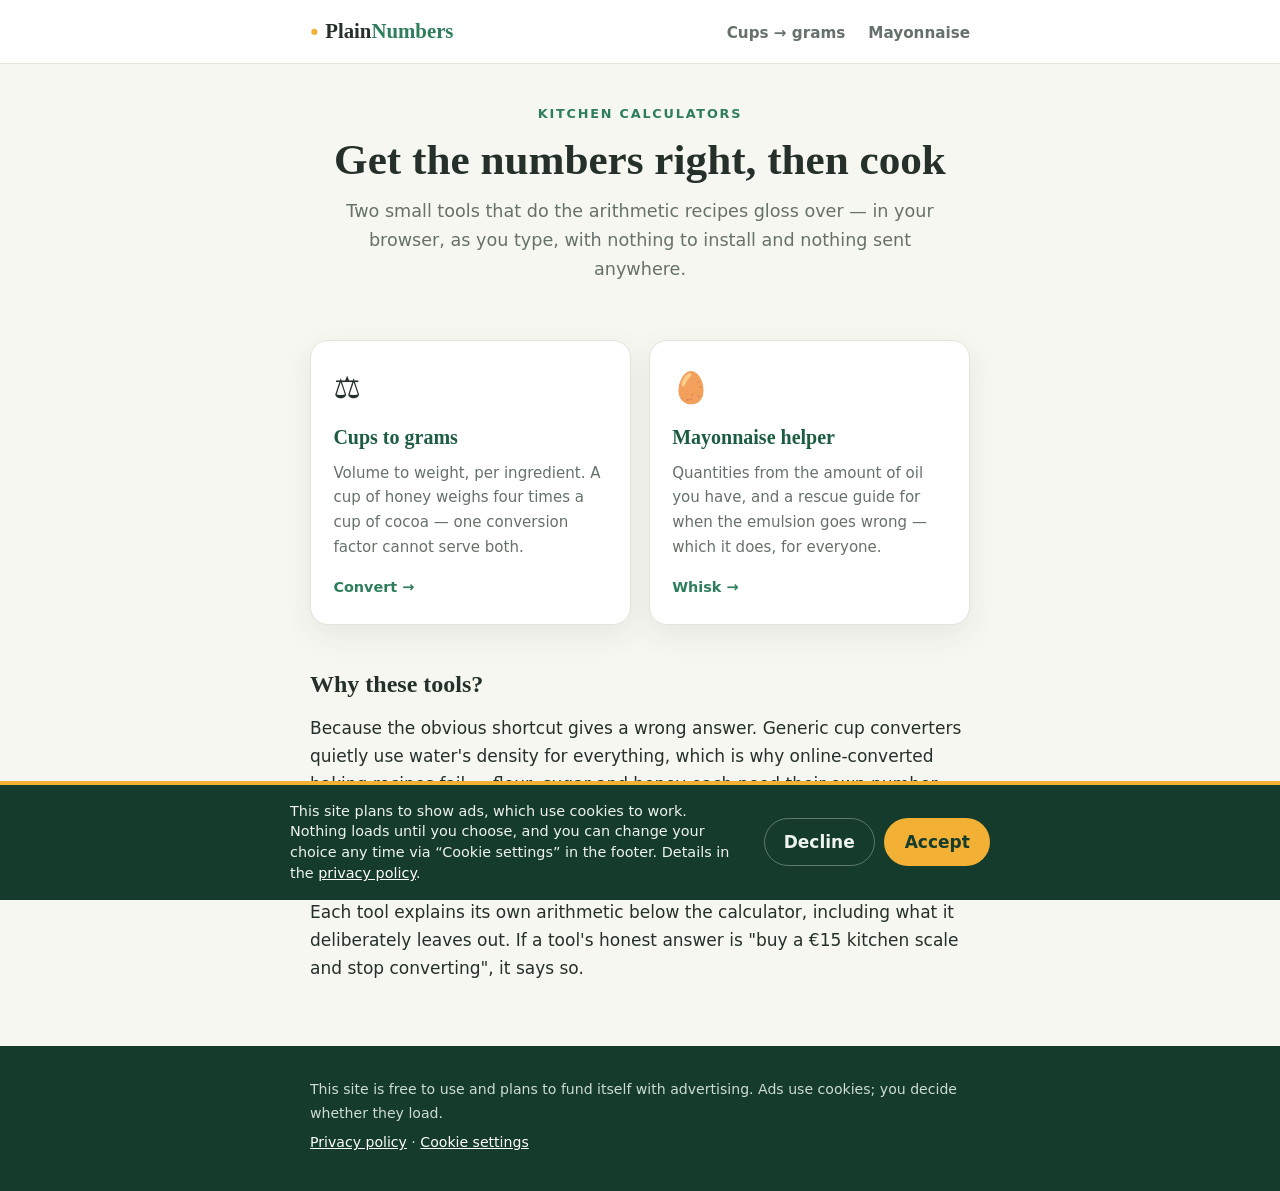
==== index.html @ 12eec392 "Remove heating tool, simplify calculators, redesign visuals - Delete heating-cost.html and every ref" ====
<!DOCTYPE html>
<html lang="en">
<head>
<meta charset="utf-8">
<meta name="viewport" content="width=device-width, initial-scale=1">
<title>PlainNumbers — kitchen calculators that get the numbers right</title>
<meta name="description" content="Two small kitchen calculators that do the arithmetic properly: cups to grams by ingredient, and a mayonnaise helper with a rescue guide.">
<link rel="stylesheet" href="style.css">
</head>
<body>

<header class="site-header">
  <div class="wrap">
    <a class="site-name" href="index.html">Plain<span>Numbers</span></a>
    <nav class="site-nav">
      <a href="cups-to-grams.html">Cups → grams</a>
      <a href="mayonnaise.html">Mayonnaise</a>
    </nav>
  </div>
</header>

<main class="wrap">

  <div class="hero">
    <div class="eyebrow">Kitchen calculators</div>
    <h1>Get the numbers right, then cook</h1>
    <p class="lede">Two small tools that do the arithmetic recipes gloss
    over — in your browser, as you type, with nothing to install and
    nothing sent anywhere.</p>
  </div>

  <div class="tool-cards">
    <a class="tool-card" href="cups-to-grams.html">
      <span class="emoji">⚖️</span>
      <h2>Cups to grams</h2>
      <p>Volume to weight, per ingredient. A cup of honey weighs four times
      a cup of cocoa — one conversion factor cannot serve both.</p>
      <span class="go">Convert →</span>
    </a>
    <a class="tool-card" href="mayonnaise.html">
      <span class="emoji">🥚</span>
      <h2>Mayonnaise helper</h2>
      <p>Quantities from the amount of oil you have, and a rescue guide for
      when the emulsion goes wrong — which it does, for everyone.</p>
      <span class="go">Whisk →</span>
    </a>
  </div>

  <h2>Why these tools?</h2>
  <p>Because the obvious shortcut gives a wrong answer. Generic cup
  converters quietly use water's density for everything, which is why
  online-converted baking recipes fail — flour, sugar and honey each need
  their own number. And mayonnaise recipes state quantities the wrong way
  around: the yolk count should follow from the oil, not the reverse,
  because it's the yolk's coating capacity that sets the limit.</p>
  <p>Each tool explains its own arithmetic below the calculator, including
  what it deliberately leaves out. If a tool's honest answer is "buy a €15
  kitchen scale and stop converting", it says so.</p>

</main>

<footer class="site-footer">
  <div class="wrap">
    <p>This site is free to use and plans to fund itself with advertising.
    Ads use cookies; you decide whether they load.</p>
    <p><a href="privacy.html">Privacy policy</a> ·
    <a href="#" id="manage-consent">Cookie settings</a></p>
  </div>
</footer>

<script src="consent.js"></script>
</body>
</html>
---- style.css ----
/* ==========================================================================
   Shared stylesheet — kitchen tools
   Warm, food-friendly look: soft sage background, deep green ink, honey
   accent, serif display headings over a clean sans body.
   ========================================================================== */

:root {
  --bg: #f6f7f1;
  --card: #ffffff;
  --ink: #243029;
  --muted: #66716a;
  --line: #e2e5da;
  --green: #2e7d5b;
  --green-deep: #1c5c40;
  --green-dark: #143b2b;
  --honey: #f2b135;
  --honey-soft: #fdf4dd;
  --shadow: 0 10px 30px rgba(36, 48, 41, 0.08);
  --radius: 18px;
  --serif: "Iowan Old Style", "Palatino Linotype", Palatino, Georgia, serif;
}

* { box-sizing: border-box; }

html { -webkit-text-size-adjust: 100%; }

body {
  margin: 0;
  background: var(--bg);
  color: var(--ink);
  font-family: system-ui, -apple-system, "Segoe UI", Roboto, "Helvetica Neue", Arial, sans-serif;
  font-size: 17px;
  line-height: 1.65;
}

.wrap {
  max-width: 700px;
  margin: 0 auto;
  padding: 0 1.25rem;
}

/* --------------------------------------------------------------- header */

.site-header {
  background: var(--card);
  box-shadow: 0 1px 0 var(--line);
}

.site-header .wrap {
  display: flex;
  flex-wrap: wrap;
  align-items: center;
  justify-content: space-between;
  gap: 0.5rem 1.5rem;
  padding-top: 0.9rem;
  padding-bottom: 0.9rem;
}

.site-name {
  font-family: var(--serif);
  font-weight: 700;
  font-size: 1.3rem;
  text-decoration: none;
  color: var(--ink);
}

.site-name span { color: var(--green); }

.site-name::before {
  content: "●";
  color: var(--honey);
  font-size: 0.7em;
  margin-right: 0.4rem;
  vertical-align: 0.15em;
}

.site-nav a {
  color: var(--muted);
  text-decoration: none;
  font-size: 0.95rem;
  margin-left: 1.1rem;
  font-weight: 600;
}

.site-nav a:hover { color: var(--green); }

.site-nav a[aria-current="page"] {
  color: var(--green-deep);
  border-bottom: 2.5px solid var(--honey);
  padding-bottom: 2px;
}

/* ----------------------------------------------------------------- type */

h1 {
  font-family: var(--serif);
  font-size: 2.4rem;
  line-height: 1.12;
  font-weight: 700;
  margin: 2rem 0 0.6rem;
}

h2 {
  font-family: var(--serif);
  font-size: 1.5rem;
  font-weight: 700;
  margin: 2.5rem 0 0.5rem;
}

h3 {
  font-size: 1.05rem;
  font-weight: 700;
  margin: 1.6rem 0 0.35rem;
}

p { margin: 0.6rem 0 1rem; }

a { color: var(--green-deep); }

.lede {
  font-size: 1.1rem;
  color: var(--muted);
  margin-bottom: 1.75rem;
}

/* ----------------------------------------------------------------- form */

.tool {
  background: var(--card);
  border: 1px solid var(--line);
  border-radius: var(--radius);
  box-shadow: var(--shadow);
  padding: 1.4rem 1.4rem 1.5rem;
  margin: 1.5rem 0;
}

.field { margin-bottom: 1rem; }

.field:last-child { margin-bottom: 0; }

.field label {
  display: block;
  font-size: 0.8rem;
  font-weight: 700;
  text-transform: uppercase;
  letter-spacing: 0.06em;
  color: var(--muted);
  margin-bottom: 0.35rem;
}

.field input[type="number"],
.field input[type="text"],
.field select {
  width: 100%;
  font: inherit;
  font-size: 1.05rem;
  font-variant-numeric: tabular-nums;
  padding: 0.65rem 0.8rem;
  border: 1.5px solid var(--line);
  border-radius: 12px;
  background: #fff;
  color: var(--ink);
}

.field input:focus,
.field select:focus {
  outline: 3px solid rgba(46, 125, 91, 0.25);
  border-color: var(--green);
}

.field-row { display: flex; gap: 0.8rem; }

.field-row .field { flex: 1; }

.hint {
  font-size: 0.85rem;
  color: var(--muted);
  margin-top: 0.3rem;
}

/* --------------------------------------------------------------- result */

.result {
  background: linear-gradient(150deg, var(--green-deep), var(--green-dark));
  color: #fff;
  border-radius: var(--radius);
  box-shadow: var(--shadow);
  padding: 1.5rem 1.5rem 1.6rem;
  margin: 1.5rem 0;
}

.result .label {
  font-size: 0.78rem;
  font-weight: 700;
  text-transform: uppercase;
  letter-spacing: 0.1em;
  color: var(--honey);
  margin-bottom: 0.35rem;
}

.result .value {
  font-family: var(--serif);
  font-size: 3rem;
  font-weight: 700;
  line-height: 1.08;
  font-variant-numeric: tabular-nums;
}

.result .value small {
  font-size: 1.6rem;
  color: var(--honey);
}

.result .sub {
  margin-top: 0.6rem;
  font-size: 0.97rem;
  opacity: 0.92;
}

.result .sub strong { color: var(--honey); font-weight: 700; }

.result.idle .value {
  font-family: inherit;
  opacity: 0.55;
  font-size: 1.35rem;
  font-weight: 500;
}

/* ---------------------------------------------------------------- notes */

.note {
  background: var(--honey-soft);
  border-left: 4px solid var(--honey);
  border-radius: 0 12px 12px 0;
  padding: 0.75rem 1.05rem;
  margin: 1.25rem 0;
  font-size: 0.95rem;
}

.crosslink {
  background: #eaf3ee;
  border-left: 4px solid var(--green);
  border-radius: 0 12px 12px 0;
  padding: 0.75rem 1.05rem;
  margin: 1.25rem 0;
  font-size: 0.95rem;
}

/* ------------------------------------------------------------- ad slots */

/* Empty containers reserved for AdSense units. Height is reserved so the
   page does not shift when ads load. Paste the ad script inside the div
   after approval; consent.js gates loading on the user's choice. */
.ad-slot {
  min-height: 280px;
  margin: 1.75rem 0;
  border: 1.5px dashed var(--line);
  border-radius: var(--radius);
  display: flex;
  align-items: center;
  justify-content: center;
}

.ad-slot::before {
  content: "advertisement";
  font-size: 0.72rem;
  text-transform: uppercase;
  letter-spacing: 0.12em;
  color: #c6cabe;
}

/* ------------------------------------------------------------ explainer */

.explainer { margin-top: 3rem; }

.explainer > h2:first-child {
  border-top: 1px solid var(--line);
  padding-top: 2rem;
}

/* ----------------------------------------------------------- index hero */

.hero {
  text-align: center;
  padding: 2.5rem 0 0.5rem;
}

.hero .eyebrow {
  font-size: 0.8rem;
  font-weight: 700;
  text-transform: uppercase;
  letter-spacing: 0.14em;
  color: var(--green);
  margin-bottom: 0.75rem;
}

.hero h1 { margin: 0 0 0.75rem; font-size: 2.7rem; }

.hero .lede { max-width: 34em; margin: 0 auto 1rem; }

.tool-cards {
  display: grid;
  grid-template-columns: repeat(auto-fit, minmax(240px, 1fr));
  gap: 1.1rem;
  margin: 2rem 0 2.5rem;
}

.tool-card {
  display: block;
  background: var(--card);
  border: 1px solid var(--line);
  border-radius: var(--radius);
  box-shadow: var(--shadow);
  padding: 1.4rem 1.4rem 1.5rem;
  text-decoration: none;
  color: var(--ink);
  transition: transform 0.12s ease, box-shadow 0.12s ease;
}

.tool-card:hover {
  transform: translateY(-3px);
  box-shadow: 0 14px 36px rgba(36, 48, 41, 0.12);
}

.tool-card .emoji { font-size: 1.9rem; display: block; margin-bottom: 0.5rem; }

.tool-card h2 {
  margin: 0 0 0.4rem;
  font-size: 1.25rem;
  color: var(--green-deep);
}

.tool-card p {
  margin: 0 0 0.75rem;
  font-size: 0.94rem;
  color: var(--muted);
}

.tool-card .go {
  font-size: 0.9rem;
  font-weight: 700;
  color: var(--green);
}

/* --------------------------------------------------------------- footer */

.site-footer {
  margin-top: 4rem;
  background: var(--green-dark);
  color: #cfdcd4;
  font-size: 0.88rem;
}

.site-footer .wrap {
  padding-top: 1.6rem;
  padding-bottom: 1.9rem;
}

.site-footer a { color: #fff; }

.site-footer p { margin: 0.4rem 0; }

/* ------------------------------------------------------- consent banner */

.consent-banner {
  position: fixed;
  left: 0;
  right: 0;
  bottom: 0;
  z-index: 100;
  background: var(--green-dark);
  color: #eef3ef;
  border-top: 4px solid var(--honey);
  padding: 1rem 1.25rem;
}

.consent-banner .inner {
  max-width: 700px;
  margin: 0 auto;
  display: flex;
  flex-wrap: wrap;
  align-items: center;
  gap: 0.75rem 1.5rem;
}

.consent-banner p {
  margin: 0;
  flex: 1 1 320px;
  font-size: 0.9rem;
  line-height: 1.45;
}

.consent-banner a { color: #fff; }

.consent-banner .buttons { display: flex; gap: 0.6rem; }

.consent-banner button {
  font: inherit;
  font-weight: 700;
  padding: 0.55rem 1.2rem;
  border-radius: 999px;
  cursor: pointer;
  border: 1.5px solid transparent;
}

.consent-banner button.accept {
  background: var(--honey);
  color: var(--green-dark);
}

.consent-banner button.accept:hover { filter: brightness(1.06); }

.consent-banner button.decline {
  background: transparent;
  color: #eef3ef;
  border-color: #5d7a6b;
}

.consent-banner button.decline:hover { border-color: #eef3ef; }

/* --------------------------------------------------------------- mobile */

@media (max-width: 560px) {
  h1 { font-size: 1.9rem; }
  .hero h1 { font-size: 2.1rem; }
  .result .value { font-size: 2.2rem; }
  .field-row { flex-direction: column; gap: 0; }
}
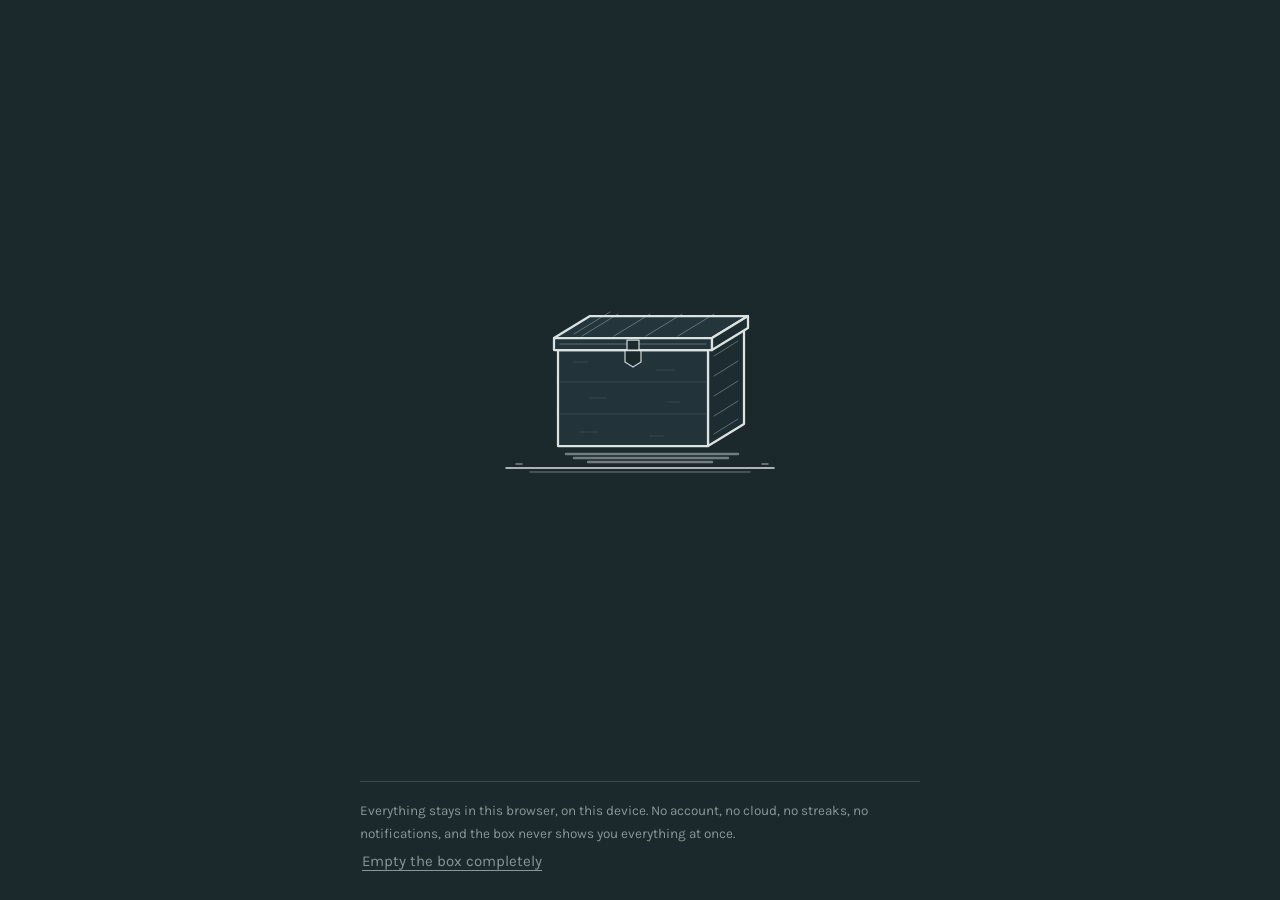
==== commit dd9c622e: "Replace kitchen calculators with The Box Remove the previous site entirely and build The Box per SPE" ====
--- a/index.html
+++ b/index.html
@@ -3,71 +3,189 @@
 <head>
 <meta charset="utf-8">
 <meta name="viewport" content="width=device-width, initial-scale=1">
-<title>PlainNumbers — kitchen calculators that get the numbers right</title>
-<meta name="description" content="Two small kitchen calculators that do the arithmetic properly: cups to grams by ingredient, and a mayonnaise helper with a rescue guide.">
+<title>The Box</title>
+<meta name="description" content="A box that never forgets your tasks and never shows you the pile.">
+<link rel="manifest" href="manifest.json">
+<meta name="theme-color" content="#1B282C">
+<link rel="apple-touch-icon" href="apple-touch-icon.png">
+<meta name="apple-mobile-web-app-capable" content="yes">
+<meta name="mobile-web-app-capable" content="yes">
+<meta name="apple-mobile-web-app-status-bar-style" content="black-translucent">
+<meta name="apple-mobile-web-app-title" content="The Box">
+
+<link rel="preconnect" href="https://fonts.googleapis.com">
+<link rel="preconnect" href="https://fonts.gstatic.com" crossorigin>
+<link href="https://fonts.googleapis.com/css2?family=Newsreader:ital,opsz,wght@0,6..72,300;0,6..72,400;1,6..72,300&family=Karla:wght@400;500&display=swap" rel="stylesheet">
 <link rel="stylesheet" href="style.css">
 </head>
 <body>
 
-<header class="site-header">
-  <div class="wrap">
-    <a class="site-name" href="index.html">Plain<span>Numbers</span></a>
-    <nav class="site-nav">
-      <a href="cups-to-grams.html">Cups → grams</a>
-      <a href="mayonnaise.html">Mayonnaise</a>
-    </nav>
-  </div>
-</header>
+<main id="stage" data-state="idle">
 
-<main class="wrap">
+  <h1 class="sr-only">The Box</h1>
 
-  <div class="hero">
-    <div class="eyebrow">Kitchen calculators</div>
-    <h1>Get the numbers right, then cook</h1>
-    <p class="lede">Two small tools that do the arithmetic recipes gloss
-    over — in your browser, as you type, with nothing to install and
-    nothing sent anywhere.</p>
+  <!-- Calm / confirmation messages (done, nothing fits, asleep, empty) -->
+  <div class="panel" id="calm" hidden aria-live="polite">
+    <p id="calmMsg"></p>
+    <p class="calm-sub" id="calmSub"></p>
   </div>
 
-  <div class="tool-cards">
-    <a class="tool-card" href="cups-to-grams.html">
-      <span class="emoji">⚖️</span>
-      <h2>Cups to grams</h2>
-      <p>Volume to weight, per ingredient. A cup of honey weighs four times
-      a cup of cocoa — one conversion factor cannot serve both.</p>
-      <span class="go">Convert →</span>
-    </a>
-    <a class="tool-card" href="mayonnaise.html">
-      <span class="emoji">🥚</span>
-      <h2>Mayonnaise helper</h2>
-      <p>Quantities from the amount of oil you have, and a rescue guide for
-      when the emulsion goes wrong — which it does, for everyone.</p>
-      <span class="go">Whisk →</span>
-    </a>
+  <!-- A task, out of the box -->
+  <section class="panel" id="outPanel" hidden>
+    <p class="eyebrow" id="outEyebrow">Just this</p>
+    <p id="thing"></p>
+    <p class="thing-meta" id="thingMeta"></p>
+    <div class="controls">
+      <button class="primary" id="doneBtn">Done</button>
+      <button class="ghost" id="notThis">Not this one</button>
+      <button class="ghost" id="backBtn">Back to the box</button>
+    </div>
+    <p class="note" id="thingNote"></p>
+  </section>
+
+  <!-- Putting something in -->
+  <section class="panel" id="inPanel" hidden>
+    <label class="sr-only" for="task">Task</label>
+    <input type="text" id="task" placeholder="e.g. call the dentist" autocomplete="off">
+
+    <p class="grouplabel">How heavy is it?</p>
+    <div class="opts" id="effortOpts" role="group" aria-label="Effort needed">
+      <button class="chip" data-effort="1" aria-pressed="true">Light</button>
+      <button class="chip" data-effort="2" aria-pressed="false">Medium</button>
+      <button class="chip" data-effort="3" aria-pressed="false">Heavy</button>
+    </div>
+
+    <p class="grouplabel">Does it come back?</p>
+    <div class="opts" id="repeatOpts" role="group" aria-label="Recurrence">
+      <button class="chip" data-repeat="0" aria-pressed="true">One-off</button>
+      <button class="chip" data-repeat="1" aria-pressed="false">Daily</button>
+      <button class="chip" data-repeat="7" aria-pressed="false">Weekly</button>
+      <button class="chip" data-repeat="30" aria-pressed="false">Monthly</button>
+    </div>
+
+    <div class="controls">
+      <button class="primary" id="add">Into the box</button>
+    </div>
+    <p class="note" id="addNote" aria-live="polite"></p>
+    <button class="plain" id="doneForNow">done for now</button>
+  </section>
+
+  <!-- Taking something out: the energy question -->
+  <section class="panel" id="energyPanel" hidden>
+    <p class="ask">What have you got right now?</p>
+    <div class="opts opts-column" id="energyOpts" role="group" aria-label="Current energy">
+      <button class="chip chip-wide" data-energy="1">Running on fumes</button>
+      <button class="chip chip-wide" data-energy="2">Something left</button>
+      <button class="chip chip-wide" data-energy="3">Actually fresh</button>
+    </div>
+  </section>
+
+  <!-- The box itself -->
+  <div id="boxArea">
+    <button class="choice" id="choiceIn" hidden>Put something in</button>
+
+    <div id="boxWrap">
+      <button id="box" aria-label="The box. Press to open it.">
+        <svg viewBox="0 0 340 300" aria-hidden="true" focusable="false">
+          <!-- ground -->
+          <g class="ground">
+            <path d="M36,256 L304,256" />
+            <path d="M60,260 L280,260" opacity="0.3" />
+            <path d="M46,252 l6,0 M292,252 l6,0" opacity="0.5" />
+          </g>
+
+          <!-- shadow: hatched strokes that breathe -->
+          <g id="shadow">
+            <path d="M96,242 L268,242" />
+            <path d="M104,246 L258,246" />
+            <path d="M118,250 L242,250" />
+          </g>
+
+          <!-- body -->
+          <g class="body">
+            <!-- opening rim and interior (revealed when the lid moves) -->
+            <polygon class="interior" points="88,138 238,138 274,116 124,116" />
+            <g class="interior-hatch">
+              <path d="M108,132 L136,122" />
+              <path d="M132,133 L160,123" />
+              <path d="M156,134 L184,124" />
+              <path d="M180,134 L208,124" />
+              <path d="M204,134 L232,124" />
+            </g>
+
+            <!-- side face -->
+            <polygon class="face side" points="238,138 274,116 274,212 238,234" />
+            <g class="hatch">
+              <path d="M244,144 L268,129" />
+              <path d="M244,164 L268,149" />
+              <path d="M244,184 L268,169" />
+              <path d="M244,204 L268,189" />
+              <path d="M244,222 L268,207" />
+            </g>
+
+            <!-- front face -->
+            <polygon class="face front" points="88,138 238,138 238,234 88,234" />
+            <!-- plank seams and grain -->
+            <g class="grain">
+              <path d="M90,170 L236,170" />
+              <path d="M90,202 L236,202" />
+              <path d="M104,150 l14,0 M186,158 l18,0 M120,186 l16,0 M198,190 l12,0 M110,220 l18,0 M180,224 l14,0" opacity="0.5" />
+            </g>
+            <!-- corner brackets -->
+            <g class="brackets">
+              <path d="M88,150 L88,138 L100,138" />
+              <path d="M226,138 L238,138 L238,150" />
+              <path d="M88,222 L88,234 L100,234" />
+              <path d="M226,234 L238,234 L238,222" />
+            </g>
+            <!-- latch plate on the body -->
+            <path class="latch" d="M155,138 L171,138 L171,150 L163,155 L155,150 Z" />
+            <circle class="latch" cx="163" cy="145" r="1.6" />
+          </g>
+
+          <!-- seam: the only persistent signal, a thin accent line when ajar -->
+          <path id="seam" d="M86,138 L240,138 L276,116" />
+
+          <!-- lid: hinged at the back left, rotated by CSS -->
+          <g id="lid">
+            <polygon class="face lid-top" points="84,126 120,104 278,104 242,126" />
+            <g class="hatch">
+              <path d="M104,122 L140,100" opacity="0" />
+              <path d="M112,124 L148,102" />
+              <path d="M144,124 L180,102" />
+              <path d="M176,124 L212,102" />
+              <path d="M208,124 L244,102" />
+            </g>
+            <polygon class="face lid-lip" points="84,126 242,126 242,138 84,138" />
+            <polygon class="face lid-side" points="242,126 278,104 278,116 242,138" />
+            <path class="grain" d="M90,132 L236,132" opacity="0.35" />
+            <!-- hasp, lifts with the lid -->
+            <path class="latch" d="M157,128 L169,128 L169,138 L157,138 Z" />
+          </g>
+        </svg>
+      </button>
+      <!-- layer for the text that drifts into the box -->
+      <div id="driftLayer" aria-hidden="true"></div>
+    </div>
+
+    <button class="choice" id="choiceOut" hidden>Take something out</button>
   </div>
 
-  <h2>Why these tools?</h2>
-  <p>Because the obvious shortcut gives a wrong answer. Generic cup
-  converters quietly use water's density for everything, which is why
-  online-converted baking recipes fail — flour, sugar and honey each need
-  their own number. And mayonnaise recipes state quantities the wrong way
-  around: the yolk count should follow from the oil, not the reverse,
-  because it's the yolk's coating capacity that sets the limit.</p>
-  <p>Each tool explains its own arithmetic below the calculator, including
-  what it deliberately leaves out. If a tool's honest answer is "buy a €15
-  kitchen scale and stop converting", it says so.</p>
+  <p class="note" id="storageNote" aria-live="polite"></p>
 
 </main>
 
-<footer class="site-footer">
-  <div class="wrap">
-    <p>This site is free to use and plans to fund itself with advertising.
-    Ads use cookies; you decide whether they load.</p>
-    <p><a href="privacy.html">Privacy policy</a> ·
-    <a href="#" id="manage-consent">Cookie settings</a></p>
-  </div>
+<footer>
+  Everything stays in this browser, on this device. No account, no cloud, no streaks,
+  no notifications, and the box never shows you everything at once.
+  <button class="plain" id="emptyBox">Empty the box completely</button>
 </footer>
 
-<script src="consent.js"></script>
+<script src="app.js"></script>
+<script>
+if ('serviceWorker' in navigator && location.protocol === 'https:') {
+  navigator.serviceWorker.register('sw.js');
+}
+</script>
 </body>
 </html>
--- a/style.css
+++ b/style.css
@@ -1,428 +1,450 @@
 /* ==========================================================================
-   Shared stylesheet — kitchen tools
-   Warm, food-friendly look: soft sage background, deep green ink, honey
-   accent, serif display headings over a clean sans body.
+   The Box
+   Near-monochrome: charcoal ground, off-white line work, one muted clay
+   accent for the seam and focus states. The box is drawn, not rendered.
    ========================================================================== */
 
 :root {
-  --bg: #f6f7f1;
-  --card: #ffffff;
-  --ink: #243029;
-  --muted: #66716a;
-  --line: #e2e5da;
-  --green: #2e7d5b;
-  --green-deep: #1c5c40;
-  --green-dark: #143b2b;
-  --honey: #f2b135;
-  --honey-soft: #fdf4dd;
-  --shadow: 0 10px 30px rgba(36, 48, 41, 0.08);
-  --radius: 18px;
-  --serif: "Iowan Old Style", "Palatino Linotype", Palatino, Georgia, serif;
+  --deep:    #1B282C;
+  --surface: #23343A;
+  --line:    #38494F;
+  --mist:    #DAE3E1;
+  --quiet:   #879896;
+  --clay:    #D9A066;
+
+  --display: "Newsreader", Georgia, serif;
+  --body:    "Karla", system-ui, sans-serif;
+
+  /* the product's motion language: a real lid, real paper */
+  --ease: cubic-bezier(0.3, 0.9, 0.35, 1.02);
+  --t: 420ms;
 }
 
 * { box-sizing: border-box; }
 
-html { -webkit-text-size-adjust: 100%; }
+html, body {
+  margin: 0;
+  padding: 0;
+  background: var(--deep);
+  color: var(--mist);
+  font-family: var(--body);
+  font-size: 17px;
+  line-height: 1.6;
+  -webkit-font-smoothing: antialiased;
+}
 
 body {
+  min-height: 100svh;
+  display: flex;
+  flex-direction: column;
+  align-items: center;
+  padding: 28px 20px 24px;
+}
+
+.sr-only {
+  position: absolute;
+  left: -9999px;
+  width: 1px;
+  height: 1px;
+  overflow: hidden;
+}
+
+main {
+  width: 100%;
+  max-width: 560px;
+  flex: 1;
+  display: flex;
+  flex-direction: column;
+  justify-content: center;
+}
+
+/* ------------------------------------------------------------ the box */
+
+#boxArea {
+  display: flex;
+  flex-direction: column;
+  align-items: center;
+  gap: 4px;
+}
+
+#boxWrap {
+  position: relative;
+  width: min(72vw, 340px);
+  transition: transform var(--t) var(--ease), opacity var(--t) var(--ease);
+}
+
+#stage[data-state="out"] #boxWrap,
+#stage[data-state="calm"] #boxWrap {
+  transform: scale(0.6) translateY(10px);
+  opacity: 0.9;
+}
+
+#box {
+  display: block;
+  width: 100%;
+  padding: 0;
   margin: 0;
-  background: var(--bg);
-  color: var(--ink);
-  font-family: system-ui, -apple-system, "Segoe UI", Roboto, "Helvetica Neue", Arial, sans-serif;
+  background: none;
+  border: none;
+  cursor: pointer;
+  border-radius: 6px;
+}
+
+#box:focus-visible {
+  outline: 2px solid var(--clay);
+  outline-offset: 6px;
+}
+
+#box svg {
+  display: block;
+  width: 100%;
+  height: auto;
+}
+
+/* line work */
+#box path,
+#box polygon {
+  fill: none;
+  stroke: var(--mist);
+  stroke-width: 2;
+  stroke-linecap: round;
+  stroke-linejoin: round;
+  vector-effect: non-scaling-stroke;
+}
+
+#box .ground path { stroke-width: 1.5; }
+
+#box .face { stroke-width: 2.25; }
+#box .face.front { fill: #22333A; }
+#box .face.side { fill: #1D2C31; }
+#box .face.lid-top { fill: #24363C; }
+#box .face.lid-lip { fill: #22333A; }
+#box .face.lid-side { fill: #1D2C31; }
+
+#box .interior { fill: #10181B; stroke-width: 1.5; }
+#box .interior-hatch path { stroke-width: 1; opacity: 0.4; }
+
+#box .hatch path { stroke-width: 1; opacity: 0.35; }
+#box .grain, #box .grain path { stroke-width: 1; opacity: 0.35; }
+#box .brackets path { stroke-width: 1.25; opacity: 0.7; }
+#box .latch { stroke-width: 1.25; fill: #1B282C; opacity: 0.9; }
+
+#shadow path {
+  stroke-width: 2.5;
+  opacity: 0.45;
+}
+
+#shadow {
+  animation: breathe 8s ease-in-out infinite alternate;
+  transform-origin: 180px 246px;
+}
+
+@keyframes breathe {
+  from { opacity: 0.75; transform: scaleX(1); }
+  to   { opacity: 1;    transform: scaleX(1.045); }
+}
+
+/* the lid, hinged at the back left corner */
+#lid {
+  transform-origin: 120px 104px;
+  transform: rotate(0deg);
+  transition: transform 460ms var(--ease);
+}
+
+#stage[data-state="choice"] #lid { transform: rotate(-14deg); }
+#stage[data-state="in"] #lid { transform: rotate(-38deg); }
+#stage[data-state="energy"] #lid,
+#stage[data-state="reaching"] #lid { transform: rotate(-96deg); }
+#stage[data-state="out"] #lid,
+#stage[data-state="idle"].ajar #lid { transform: rotate(-7deg); }
+
+/* the seam: quiet by default, a thin clay line when something is out */
+#seam {
+  stroke: var(--clay);
+  stroke-width: 1.5;
+  opacity: 0;
+  transition: opacity var(--t) var(--ease);
+}
+
+#stage[data-state="out"] #seam,
+#stage[data-state="idle"].ajar #seam { opacity: 0.9; }
+
+/* -------------------------------------------------- choices around it */
+
+.choice {
+  font-family: var(--body);
+  font-size: 16px;
+  background: none;
+  border: 1px solid var(--line);
+  color: var(--mist);
+  border-radius: 3px;
+  padding: 11px 20px;
+  cursor: pointer;
+  opacity: 0;
+  transform: translateY(6px);
+  transition: opacity 300ms var(--ease), transform 300ms var(--ease),
+              border-color 140ms, color 140ms;
+}
+
+.choice:hover { border-color: var(--quiet); }
+
+#stage[data-state="choice"] .choice {
+  opacity: 1;
+  transform: none;
+}
+
+@media (min-width: 620px) {
+  #boxArea { flex-direction: row; justify-content: center; gap: 10px; }
+  .choice { align-self: center; }
+}
+
+/* --------------------------------------------------------- panels */
+
+.panel { width: 100%; }
+
+#inPanel, #energyPanel {
+  animation: slide-up 380ms var(--ease) both;
+  margin-bottom: 18px;
+}
+
+@keyframes slide-up {
+  from { opacity: 0; transform: translateY(18px); }
+  to   { opacity: 1; transform: none; }
+}
+
+input[type="text"] {
+  width: 100%;
+  background: var(--surface);
+  color: var(--mist);
+  border: 1px solid var(--line);
+  border-radius: 3px;
+  padding: 15px 18px;
+  font-family: var(--body);
   font-size: 17px;
-  line-height: 1.65;
-}
-
-.wrap {
-  max-width: 700px;
-  margin: 0 auto;
-  padding: 0 1.25rem;
-}
-
-/* --------------------------------------------------------------- header */
-
-.site-header {
-  background: var(--card);
-  box-shadow: 0 1px 0 var(--line);
-}
-
-.site-header .wrap {
+  outline: none;
+}
+
+input[type="text"]::placeholder { color: #5E7075; }
+input[type="text"]:focus-visible { border-color: var(--clay); }
+
+.opts { display: flex; gap: 10px; flex-wrap: wrap; margin-top: 12px; }
+
+.opts-column { flex-direction: column; align-items: stretch; }
+
+.chip {
+  background: none;
+  border: 1px solid var(--line);
+  color: var(--quiet);
+  border-radius: 999px;
+  padding: 8px 16px;
+  font-family: var(--body);
+  font-size: 15px;
+  cursor: pointer;
+  transition: color 140ms, border-color 140ms, background 140ms;
+}
+
+.chip:hover { color: var(--mist); border-color: var(--quiet); }
+
+.chip[aria-pressed="true"] {
+  background: var(--surface);
+  color: var(--clay);
+  border-color: var(--clay);
+}
+
+.chip-wide {
+  font-size: 16px;
+  padding: 13px 20px;
+  text-align: center;
+  color: var(--mist);
+}
+
+.grouplabel {
+  font-size: 13px;
+  letter-spacing: 0.12em;
+  text-transform: uppercase;
+  color: var(--quiet);
+  margin: 22px 0 4px;
+}
+
+.ask {
+  font-family: var(--display);
+  font-weight: 300;
+  font-size: clamp(26px, 6vw, 34px);
+  line-height: 1.25;
+  margin: 0 0 14px;
+}
+
+.controls {
   display: flex;
+  gap: 14px;
+  align-items: center;
   flex-wrap: wrap;
-  align-items: center;
-  justify-content: space-between;
-  gap: 0.5rem 1.5rem;
-  padding-top: 0.9rem;
-  padding-bottom: 0.9rem;
-}
-
-.site-name {
-  font-family: var(--serif);
-  font-weight: 700;
-  font-size: 1.3rem;
-  text-decoration: none;
-  color: var(--ink);
-}
-
-.site-name span { color: var(--green); }
-
-.site-name::before {
-  content: "●";
-  color: var(--honey);
-  font-size: 0.7em;
-  margin-right: 0.4rem;
-  vertical-align: 0.15em;
-}
-
-.site-nav a {
-  color: var(--muted);
-  text-decoration: none;
-  font-size: 0.95rem;
-  margin-left: 1.1rem;
-  font-weight: 600;
-}
-
-.site-nav a:hover { color: var(--green); }
-
-.site-nav a[aria-current="page"] {
-  color: var(--green-deep);
-  border-bottom: 2.5px solid var(--honey);
-  padding-bottom: 2px;
-}
-
-/* ----------------------------------------------------------------- type */
-
-h1 {
-  font-family: var(--serif);
-  font-size: 2.4rem;
-  line-height: 1.12;
-  font-weight: 700;
-  margin: 2rem 0 0.6rem;
-}
-
-h2 {
-  font-family: var(--serif);
-  font-size: 1.5rem;
-  font-weight: 700;
-  margin: 2.5rem 0 0.5rem;
-}
-
-h3 {
-  font-size: 1.05rem;
-  font-weight: 700;
-  margin: 1.6rem 0 0.35rem;
-}
-
-p { margin: 0.6rem 0 1rem; }
-
-a { color: var(--green-deep); }
-
-.lede {
-  font-size: 1.1rem;
-  color: var(--muted);
-  margin-bottom: 1.75rem;
-}
-
-/* ----------------------------------------------------------------- form */
-
-.tool {
-  background: var(--card);
+  margin-top: 24px;
+}
+
+button.primary, button.ghost, button.plain {
+  font-family: var(--body);
+  cursor: pointer;
+  border-radius: 3px;
+}
+
+.primary {
+  background: var(--clay);
+  color: #1B282C;
+  border: 1px solid var(--clay);
+  padding: 13px 26px;
+  font-size: 16px;
+  font-weight: 500;
+  transition: background 140ms;
+}
+
+.primary:hover { background: #E4B27F; }
+.primary:disabled { opacity: 0.4; cursor: default; }
+
+.ghost {
+  background: none;
+  color: var(--quiet);
   border: 1px solid var(--line);
-  border-radius: var(--radius);
-  box-shadow: var(--shadow);
-  padding: 1.4rem 1.4rem 1.5rem;
-  margin: 1.5rem 0;
-}
-
-.field { margin-bottom: 1rem; }
-
-.field:last-child { margin-bottom: 0; }
-
-.field label {
-  display: block;
-  font-size: 0.8rem;
-  font-weight: 700;
+  padding: 11px 18px;
+  font-size: 16px;
+}
+
+.ghost:hover { color: var(--mist); border-color: var(--quiet); }
+
+.plain {
+  background: none;
+  border: none;
+  color: var(--quiet);
+  padding: 6px 2px;
+  text-decoration: underline;
+  text-underline-offset: 4px;
+  font-size: 15px;
+}
+
+.plain:hover { color: var(--mist); }
+
+button:focus-visible, input:focus-visible {
+  outline: 2px solid var(--clay);
+  outline-offset: 3px;
+}
+
+.note { color: var(--quiet); font-size: 14px; margin-top: 12px; min-height: 20px; }
+
+#doneForNow { margin-top: 2px; }
+
+/* --------------------------------------------------- the task, out */
+
+#outPanel { margin-bottom: 10px; }
+
+.eyebrow {
+  font-size: 13px;
+  letter-spacing: 0.14em;
   text-transform: uppercase;
-  letter-spacing: 0.06em;
-  color: var(--muted);
-  margin-bottom: 0.35rem;
-}
-
-.field input[type="number"],
-.field input[type="text"],
-.field select {
+  color: var(--quiet);
+  margin: 0 0 18px;
+}
+
+#thing {
+  font-family: var(--display);
+  font-weight: 400;
+  font-size: clamp(32px, 8vw, 50px);
+  line-height: 1.18;
+  margin: 0;
+  color: #fff;
+}
+
+#thing.rise { animation: rise 500ms var(--ease) both; }
+#thing.sink { animation: sink 460ms var(--ease) both; }
+#thing.fade { animation: fade-out 360ms ease both; }
+
+@keyframes rise {
+  from { opacity: 0; transform: translateY(46px) scale(0.72); }
+  82%  { transform: translateY(-3px) scale(1.005); }
+  to   { opacity: 1; transform: none; }
+}
+
+@keyframes sink {
+  from { opacity: 1; transform: none; }
+  to   { opacity: 0; transform: translateY(52px) scale(0.6); }
+}
+
+@keyframes fade-out {
+  from { opacity: 1; }
+  to   { opacity: 0; }
+}
+
+.thing-meta {
+  margin: 16px 0 0;
+  color: var(--quiet);
+  font-size: 15px;
+  font-family: var(--display);
+  font-style: italic;
+}
+
+/* --------------------------------------------------- calm messages */
+
+#calm { margin-bottom: 14px; }
+
+#calmMsg {
+  font-family: var(--display);
+  font-weight: 300;
+  font-size: clamp(26px, 6.5vw, 38px);
+  line-height: 1.25;
+  margin: 0 0 10px;
+  animation: rise 500ms var(--ease) both;
+}
+
+.calm-sub { color: var(--quiet); margin: 0; font-size: 16px; }
+
+/* ------------------------------------------------ the drifting text */
+
+#driftLayer {
+  position: absolute;
+  inset: 0;
+  pointer-events: none;
+  overflow: visible;
+}
+
+.drift {
+  position: absolute;
+  left: 50%;
+  top: -34px;
+  transform: translateX(-50%);
+  font-family: var(--display);
+  font-size: 22px;
+  color: #fff;
+  white-space: nowrap;
+  max-width: 120vw;
+  animation: drift-in 520ms var(--ease) both;
+}
+
+@keyframes drift-in {
+  from { opacity: 1; transform: translateX(-50%) translateY(0) scale(1); }
+  70%  { opacity: 0.9; }
+  to   { opacity: 0; transform: translateX(-50%) translateY(150px) scale(0.35); }
+}
+
+/* --------------------------------------------------------- footer */
+
+footer {
+  max-width: 560px;
   width: 100%;
-  font: inherit;
-  font-size: 1.05rem;
-  font-variant-numeric: tabular-nums;
-  padding: 0.65rem 0.8rem;
-  border: 1.5px solid var(--line);
-  border-radius: 12px;
-  background: #fff;
-  color: var(--ink);
-}
-
-.field input:focus,
-.field select:focus {
-  outline: 3px solid rgba(46, 125, 91, 0.25);
-  border-color: var(--green);
-}
-
-.field-row { display: flex; gap: 0.8rem; }
-
-.field-row .field { flex: 1; }
-
-.hint {
-  font-size: 0.85rem;
-  color: var(--muted);
-  margin-top: 0.3rem;
-}
-
-/* --------------------------------------------------------------- result */
-
-.result {
-  background: linear-gradient(150deg, var(--green-deep), var(--green-dark));
-  color: #fff;
-  border-radius: var(--radius);
-  box-shadow: var(--shadow);
-  padding: 1.5rem 1.5rem 1.6rem;
-  margin: 1.5rem 0;
-}
-
-.result .label {
-  font-size: 0.78rem;
-  font-weight: 700;
-  text-transform: uppercase;
-  letter-spacing: 0.1em;
-  color: var(--honey);
-  margin-bottom: 0.35rem;
-}
-
-.result .value {
-  font-family: var(--serif);
-  font-size: 3rem;
-  font-weight: 700;
-  line-height: 1.08;
-  font-variant-numeric: tabular-nums;
-}
-
-.result .value small {
-  font-size: 1.6rem;
-  color: var(--honey);
-}
-
-.result .sub {
-  margin-top: 0.6rem;
-  font-size: 0.97rem;
-  opacity: 0.92;
-}
-
-.result .sub strong { color: var(--honey); font-weight: 700; }
-
-.result.idle .value {
-  font-family: inherit;
-  opacity: 0.55;
-  font-size: 1.35rem;
-  font-weight: 500;
-}
-
-/* ---------------------------------------------------------------- notes */
-
-.note {
-  background: var(--honey-soft);
-  border-left: 4px solid var(--honey);
-  border-radius: 0 12px 12px 0;
-  padding: 0.75rem 1.05rem;
-  margin: 1.25rem 0;
-  font-size: 0.95rem;
-}
-
-.crosslink {
-  background: #eaf3ee;
-  border-left: 4px solid var(--green);
-  border-radius: 0 12px 12px 0;
-  padding: 0.75rem 1.05rem;
-  margin: 1.25rem 0;
-  font-size: 0.95rem;
-}
-
-/* ------------------------------------------------------------- ad slots */
-
-/* Empty containers reserved for AdSense units. Height is reserved so the
-   page does not shift when ads load. Paste the ad script inside the div
-   after approval; consent.js gates loading on the user's choice. */
-.ad-slot {
-  min-height: 280px;
-  margin: 1.75rem 0;
-  border: 1.5px dashed var(--line);
-  border-radius: var(--radius);
-  display: flex;
-  align-items: center;
-  justify-content: center;
-}
-
-.ad-slot::before {
-  content: "advertisement";
-  font-size: 0.72rem;
-  text-transform: uppercase;
-  letter-spacing: 0.12em;
-  color: #c6cabe;
-}
-
-/* ------------------------------------------------------------ explainer */
-
-.explainer { margin-top: 3rem; }
-
-.explainer > h2:first-child {
+  margin-top: 40px;
+  padding-top: 18px;
   border-top: 1px solid var(--line);
-  padding-top: 2rem;
-}
-
-/* ----------------------------------------------------------- index hero */
-
-.hero {
-  text-align: center;
-  padding: 2.5rem 0 0.5rem;
-}
-
-.hero .eyebrow {
-  font-size: 0.8rem;
-  font-weight: 700;
-  text-transform: uppercase;
-  letter-spacing: 0.14em;
-  color: var(--green);
-  margin-bottom: 0.75rem;
-}
-
-.hero h1 { margin: 0 0 0.75rem; font-size: 2.7rem; }
-
-.hero .lede { max-width: 34em; margin: 0 auto 1rem; }
-
-.tool-cards {
-  display: grid;
-  grid-template-columns: repeat(auto-fit, minmax(240px, 1fr));
-  gap: 1.1rem;
-  margin: 2rem 0 2.5rem;
-}
-
-.tool-card {
-  display: block;
-  background: var(--card);
-  border: 1px solid var(--line);
-  border-radius: var(--radius);
-  box-shadow: var(--shadow);
-  padding: 1.4rem 1.4rem 1.5rem;
-  text-decoration: none;
-  color: var(--ink);
-  transition: transform 0.12s ease, box-shadow 0.12s ease;
-}
-
-.tool-card:hover {
-  transform: translateY(-3px);
-  box-shadow: 0 14px 36px rgba(36, 48, 41, 0.12);
-}
-
-.tool-card .emoji { font-size: 1.9rem; display: block; margin-bottom: 0.5rem; }
-
-.tool-card h2 {
-  margin: 0 0 0.4rem;
-  font-size: 1.25rem;
-  color: var(--green-deep);
-}
-
-.tool-card p {
-  margin: 0 0 0.75rem;
-  font-size: 0.94rem;
-  color: var(--muted);
-}
-
-.tool-card .go {
-  font-size: 0.9rem;
-  font-weight: 700;
-  color: var(--green);
-}
-
-/* --------------------------------------------------------------- footer */
-
-.site-footer {
-  margin-top: 4rem;
-  background: var(--green-dark);
-  color: #cfdcd4;
-  font-size: 0.88rem;
-}
-
-.site-footer .wrap {
-  padding-top: 1.6rem;
-  padding-bottom: 1.9rem;
-}
-
-.site-footer a { color: #fff; }
-
-.site-footer p { margin: 0.4rem 0; }
-
-/* ------------------------------------------------------- consent banner */
-
-.consent-banner {
-  position: fixed;
-  left: 0;
-  right: 0;
-  bottom: 0;
-  z-index: 100;
-  background: var(--green-dark);
-  color: #eef3ef;
-  border-top: 4px solid var(--honey);
-  padding: 1rem 1.25rem;
-}
-
-.consent-banner .inner {
-  max-width: 700px;
-  margin: 0 auto;
-  display: flex;
-  flex-wrap: wrap;
-  align-items: center;
-  gap: 0.75rem 1.5rem;
-}
-
-.consent-banner p {
-  margin: 0;
-  flex: 1 1 320px;
-  font-size: 0.9rem;
-  line-height: 1.45;
-}
-
-.consent-banner a { color: #fff; }
-
-.consent-banner .buttons { display: flex; gap: 0.6rem; }
-
-.consent-banner button {
-  font: inherit;
-  font-weight: 700;
-  padding: 0.55rem 1.2rem;
-  border-radius: 999px;
-  cursor: pointer;
-  border: 1.5px solid transparent;
-}
-
-.consent-banner button.accept {
-  background: var(--honey);
-  color: var(--green-dark);
-}
-
-.consent-banner button.accept:hover { filter: brightness(1.06); }
-
-.consent-banner button.decline {
-  background: transparent;
-  color: #eef3ef;
-  border-color: #5d7a6b;
-}
-
-.consent-banner button.decline:hover { border-color: #eef3ef; }
-
-/* --------------------------------------------------------------- mobile */
-
-@media (max-width: 560px) {
-  h1 { font-size: 1.9rem; }
-  .hero h1 { font-size: 2.1rem; }
-  .result .value { font-size: 2.2rem; }
-  .field-row { flex-direction: column; gap: 0; }
-}
+  color: var(--quiet);
+  font-size: 13.5px;
+  line-height: 1.7;
+}
+
+footer button { vertical-align: baseline; }
+
+/* --------------------------------------------------- reduced motion */
+
+@media (prefers-reduced-motion: reduce) {
+  #shadow { animation: none; }
+  #lid, #boxWrap, #seam, .choice { transition: none; }
+  #inPanel, #energyPanel, #calmMsg { animation: none; }
+  #thing.rise, #thing.sink, #thing.fade { animation-duration: 1ms; }
+  .drift { animation-duration: 1ms; }
+}
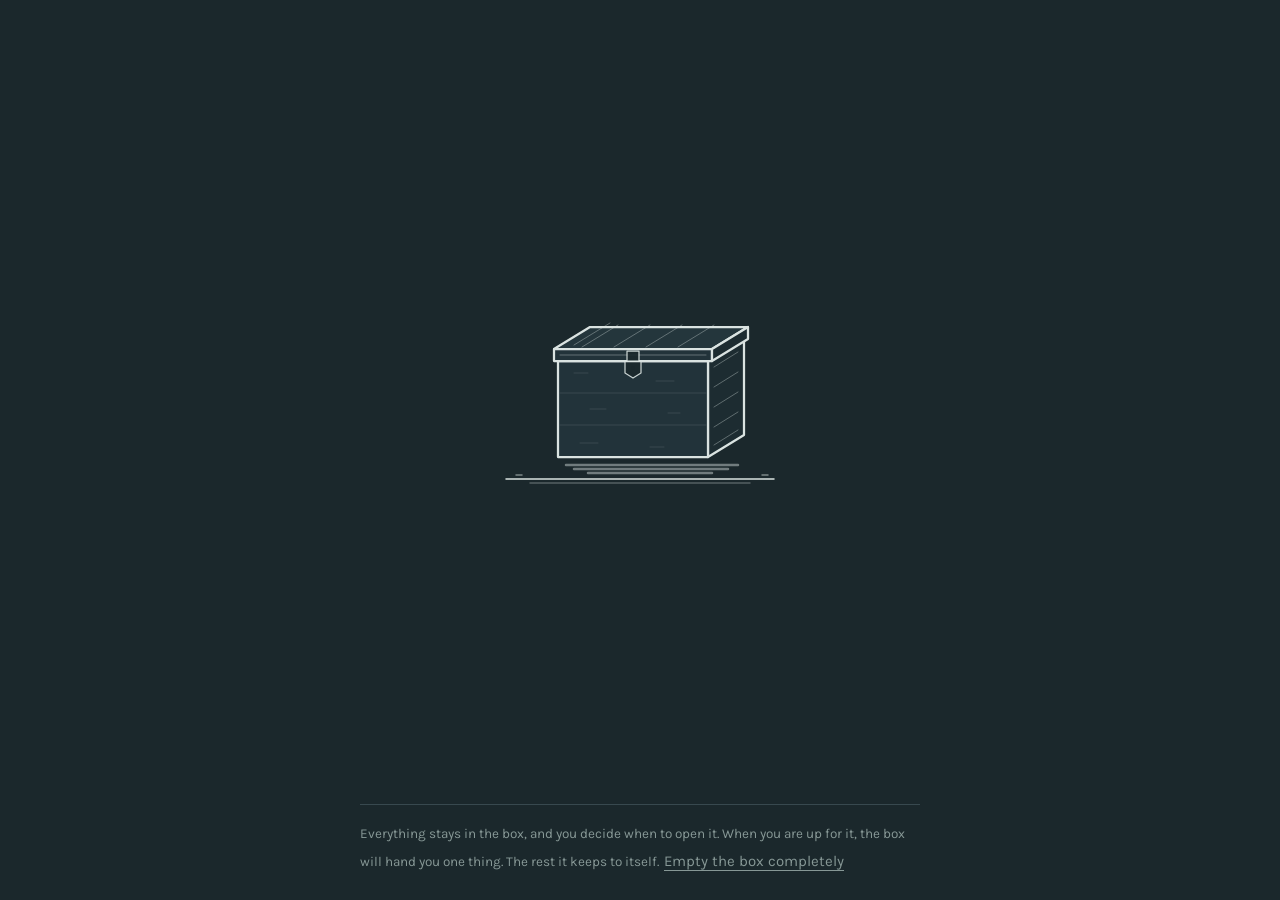
==== commit 90f634a1: "Rewrite footer in the box's voice; make tasks slips of paper Footer no longer explains storage mecha" ====
--- a/index.html
+++ b/index.html
@@ -33,7 +33,7 @@
   <!-- A task, out of the box -->
   <section class="panel" id="outPanel" hidden>
     <p class="eyebrow" id="outEyebrow">Just this</p>
-    <p id="thing"></p>
+    <div class="paper" id="paperCard"><p id="thing"></p></div>
     <p class="thing-meta" id="thingMeta"></p>
     <div class="controls">
       <button class="primary" id="doneBtn">Done</button>
@@ -176,9 +176,16 @@
 </main>
 
 <footer>
-  Everything stays in this browser, on this device. No account, no cloud, no streaks,
-  no notifications, and the box never shows you everything at once.
+  Everything stays in the box, and you decide when to open it. When you are up
+  for it, the box will hand you one thing. The rest it keeps to itself.
   <button class="plain" id="emptyBox">Empty the box completely</button>
+  <div id="emptyConfirm" hidden>
+    <p id="emptyConfirmText">Empty the box completely? Everything in it will be gone for good.</p>
+    <div class="confirm-row">
+      <button class="ghost" id="emptyYes">Empty it</button>
+      <button class="plain" id="emptyNo">Keep everything</button>
+    </div>
+  </div>
 </footer>
 
 <script src="app.js"></script>
--- a/style.css
+++ b/style.css
@@ -212,20 +212,22 @@
   to   { opacity: 1; transform: none; }
 }
 
+/* the field is the slip of paper the task gets written on */
 input[type="text"] {
   width: 100%;
-  background: var(--surface);
-  color: var(--mist);
-  border: 1px solid var(--line);
-  border-radius: 3px;
-  padding: 15px 18px;
-  font-family: var(--body);
-  font-size: 17px;
+  background: linear-gradient(180deg, #EDE7D8, #E2DBC8);
+  color: #22302C;
+  border: none;
+  border-radius: 2px;
+  padding: 16px 18px;
+  font-family: var(--display);
+  font-size: 19px;
   outline: none;
-}
-
-input[type="text"]::placeholder { color: #5E7075; }
-input[type="text"]:focus-visible { border-color: var(--clay); }
+  box-shadow: 0 5px 16px rgba(0, 0, 0, 0.35);
+}
+
+input[type="text"]::placeholder { color: #8B8674; font-style: italic; }
+input[type="text"]:focus-visible { outline: 2px solid var(--clay); outline-offset: 3px; }
 
 .opts { display: flex; gap: 10px; flex-wrap: wrap; margin-top: 12px; }
 
@@ -344,28 +346,54 @@
   margin: 0 0 18px;
 }
 
+/* the unfolded slip of paper the task is written on */
+.paper {
+  background: linear-gradient(180deg, #EDE7D8 0%, #E7E0D0 55%, #E0D8C4 100%);
+  border-radius: 2px;
+  box-shadow: 0 10px 26px rgba(0, 0, 0, 0.4);
+  padding: 26px 24px;
+  position: relative;
+  transform: rotate(-1.2deg);
+}
+
+/* fold creases left from its time in the box */
+.paper::before,
+.paper::after {
+  content: "";
+  position: absolute;
+  left: 4%;
+  right: 4%;
+  border-top: 1px solid rgba(27, 40, 44, 0.12);
+}
+
+.paper::before { top: 33%; }
+.paper::after { top: 66%; border-top-color: rgba(27, 40, 44, 0.09); }
+
 #thing {
   font-family: var(--display);
   font-weight: 400;
-  font-size: clamp(32px, 8vw, 50px);
-  line-height: 1.18;
+  font-size: clamp(28px, 7vw, 44px);
+  line-height: 1.2;
   margin: 0;
-  color: #fff;
-}
-
-#thing.rise { animation: rise 500ms var(--ease) both; }
-#thing.sink { animation: sink 460ms var(--ease) both; }
-#thing.fade { animation: fade-out 360ms ease both; }
-
-@keyframes rise {
-  from { opacity: 0; transform: translateY(46px) scale(0.72); }
-  82%  { transform: translateY(-3px) scale(1.005); }
-  to   { opacity: 1; transform: none; }
-}
-
-@keyframes sink {
-  from { opacity: 1; transform: none; }
-  to   { opacity: 0; transform: translateY(52px) scale(0.6); }
+  color: #22302C;
+}
+
+.paper.unfold { animation: unfold 560ms var(--ease) both; }
+.paper.foldaway { animation: foldaway 520ms var(--ease) both; }
+.paper.fade { animation: fade-out 360ms ease both; }
+
+/* out of the box: rises as a folded slip, then opens flat */
+@keyframes unfold {
+  0%   { opacity: 0; transform: perspective(700px) translateY(80px) rotateX(72deg) scaleY(0.16) scale(0.86) rotate(-1.2deg); }
+  55%  { opacity: 1; transform: perspective(700px) translateY(4px) rotateX(10deg) scaleY(1.02) rotate(-1.2deg); }
+  100% { opacity: 1; transform: rotate(-1.2deg); }
+}
+
+/* back into the box: folds flat, then sinks in */
+@keyframes foldaway {
+  0%   { opacity: 1; transform: rotate(-1.2deg); }
+  50%  { opacity: 1; transform: perspective(700px) rotateX(70deg) scaleY(0.15) rotate(-1.2deg); }
+  100% { opacity: 0; transform: perspective(700px) translateY(150px) rotateX(70deg) scaleY(0.13) scale(0.6) rotate(-1.2deg); }
 }
 
 @keyframes fade-out {
@@ -394,6 +422,11 @@
   animation: rise 500ms var(--ease) both;
 }
 
+@keyframes rise {
+  from { opacity: 0; transform: translateY(16px); }
+  to   { opacity: 1; transform: none; }
+}
+
 .calm-sub { color: var(--quiet); margin: 0; font-size: 16px; }
 
 /* ------------------------------------------------ the drifting text */
@@ -405,23 +438,30 @@
   overflow: visible;
 }
 
+/* the written slip: folds in half, then drops into the box */
 .drift {
   position: absolute;
   left: 50%;
-  top: -34px;
+  top: -40px;
   transform: translateX(-50%);
   font-family: var(--display);
-  font-size: 22px;
-  color: #fff;
+  font-size: 19px;
+  color: #22302C;
+  background: linear-gradient(180deg, #EDE7D8, #E2DBC8);
+  border-radius: 2px;
+  padding: 10px 18px;
+  box-shadow: 0 6px 16px rgba(0, 0, 0, 0.4);
   white-space: nowrap;
   max-width: 120vw;
-  animation: drift-in 520ms var(--ease) both;
-}
-
-@keyframes drift-in {
-  from { opacity: 1; transform: translateX(-50%) translateY(0) scale(1); }
-  70%  { opacity: 0.9; }
-  to   { opacity: 0; transform: translateX(-50%) translateY(150px) scale(0.35); }
+  overflow: hidden;
+  text-overflow: ellipsis;
+  animation: fold-in 640ms var(--ease) both;
+}
+
+@keyframes fold-in {
+  0%   { opacity: 1; transform: translateX(-50%); }
+  45%  { opacity: 1; transform: translateX(-50%) perspective(600px) rotateX(72deg) scaleY(0.18); }
+  100% { opacity: 0; transform: translateX(-50%) translateY(155px) perspective(600px) rotateX(72deg) scaleY(0.14) scale(0.5); }
 }
 
 /* --------------------------------------------------------- footer */
@@ -439,12 +479,29 @@
 
 footer button { vertical-align: baseline; }
 
+#emptyConfirm {
+  margin-top: 14px;
+  padding: 14px 16px;
+  border: 1px solid var(--line);
+  border-left: 3px solid var(--clay);
+  border-radius: 3px;
+  background: var(--surface);
+}
+
+#emptyConfirm p {
+  margin: 0 0 12px;
+  color: var(--mist);
+  font-size: 15px;
+}
+
+.confirm-row { display: flex; gap: 12px; align-items: center; flex-wrap: wrap; }
+
 /* --------------------------------------------------- reduced motion */
 
 @media (prefers-reduced-motion: reduce) {
   #shadow { animation: none; }
   #lid, #boxWrap, #seam, .choice { transition: none; }
   #inPanel, #energyPanel, #calmMsg { animation: none; }
-  #thing.rise, #thing.sink, #thing.fade { animation-duration: 1ms; }
+  .paper.unfold, .paper.foldaway, .paper.fade { animation-duration: 1ms; }
   .drift { animation-duration: 1ms; }
 }
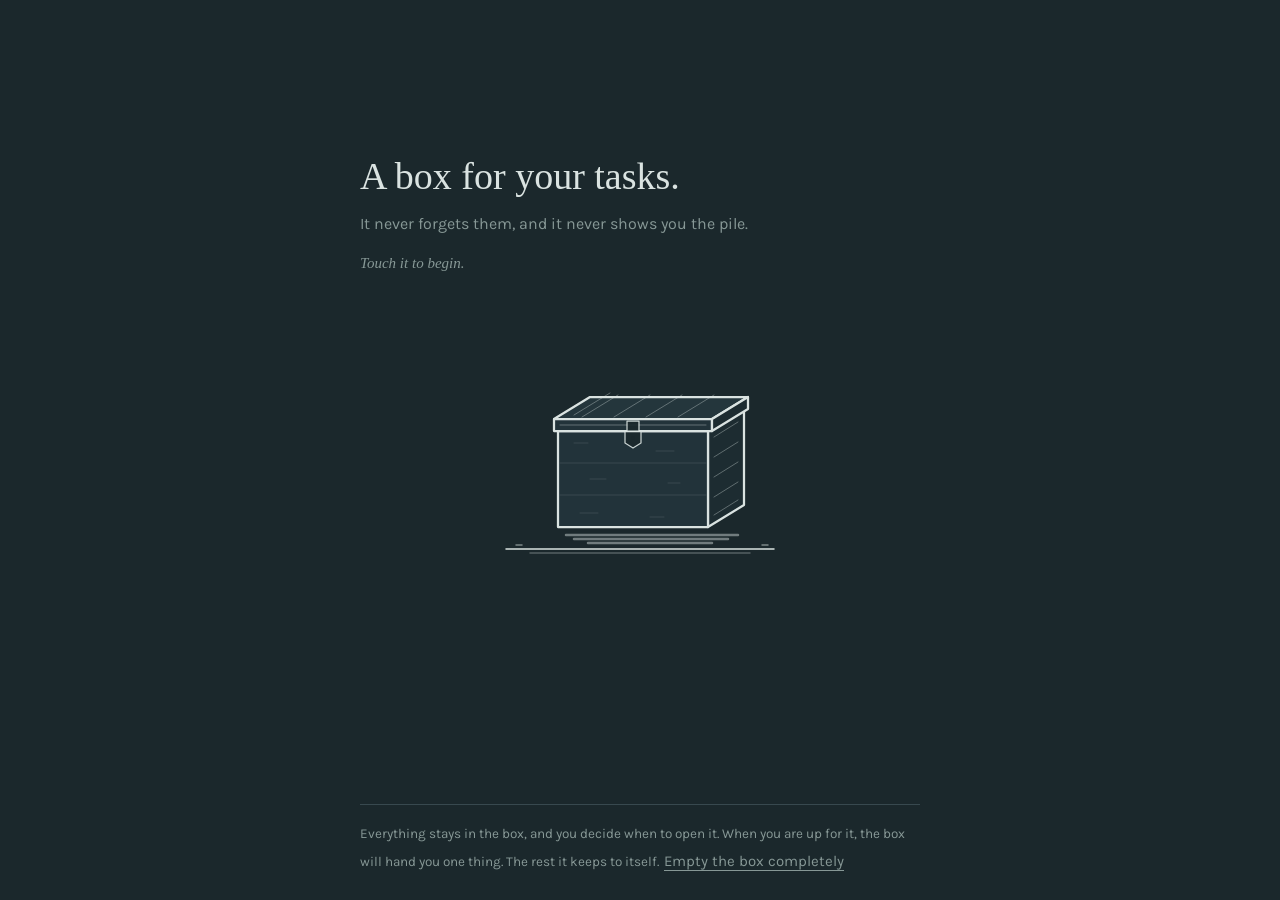
==== commit 011587fa: "Add a first-open landing screen The very first time the app opens, a line appears above the box: "A " ====
--- a/index.html
+++ b/index.html
@@ -24,6 +24,13 @@
 
   <h1 class="sr-only">The Box</h1>
 
+  <!-- First open only -->
+  <div class="panel" id="welcome" hidden>
+    <p id="welcomeMsg">A box for your tasks.</p>
+    <p class="calm-sub">It never forgets them, and it never shows you the pile.</p>
+    <p class="welcome-hint">Touch it to begin.</p>
+  </div>
+
   <!-- Calm / confirmation messages (done, nothing fits, asleep, empty) -->
   <div class="panel" id="calm" hidden aria-live="polite">
     <p id="calmMsg"></p>
--- a/style.css
+++ b/style.css
@@ -413,13 +413,24 @@
 
 #calm { margin-bottom: 14px; }
 
-#calmMsg {
+#calmMsg,
+#welcomeMsg {
   font-family: var(--display);
   font-weight: 300;
   font-size: clamp(26px, 6.5vw, 38px);
   line-height: 1.25;
   margin: 0 0 10px;
   animation: rise 500ms var(--ease) both;
+}
+
+#welcome { margin-bottom: 18px; }
+
+.welcome-hint {
+  color: var(--quiet);
+  font-size: 15px;
+  font-family: var(--display);
+  font-style: italic;
+  margin: 14px 0 0;
 }
 
 @keyframes rise {
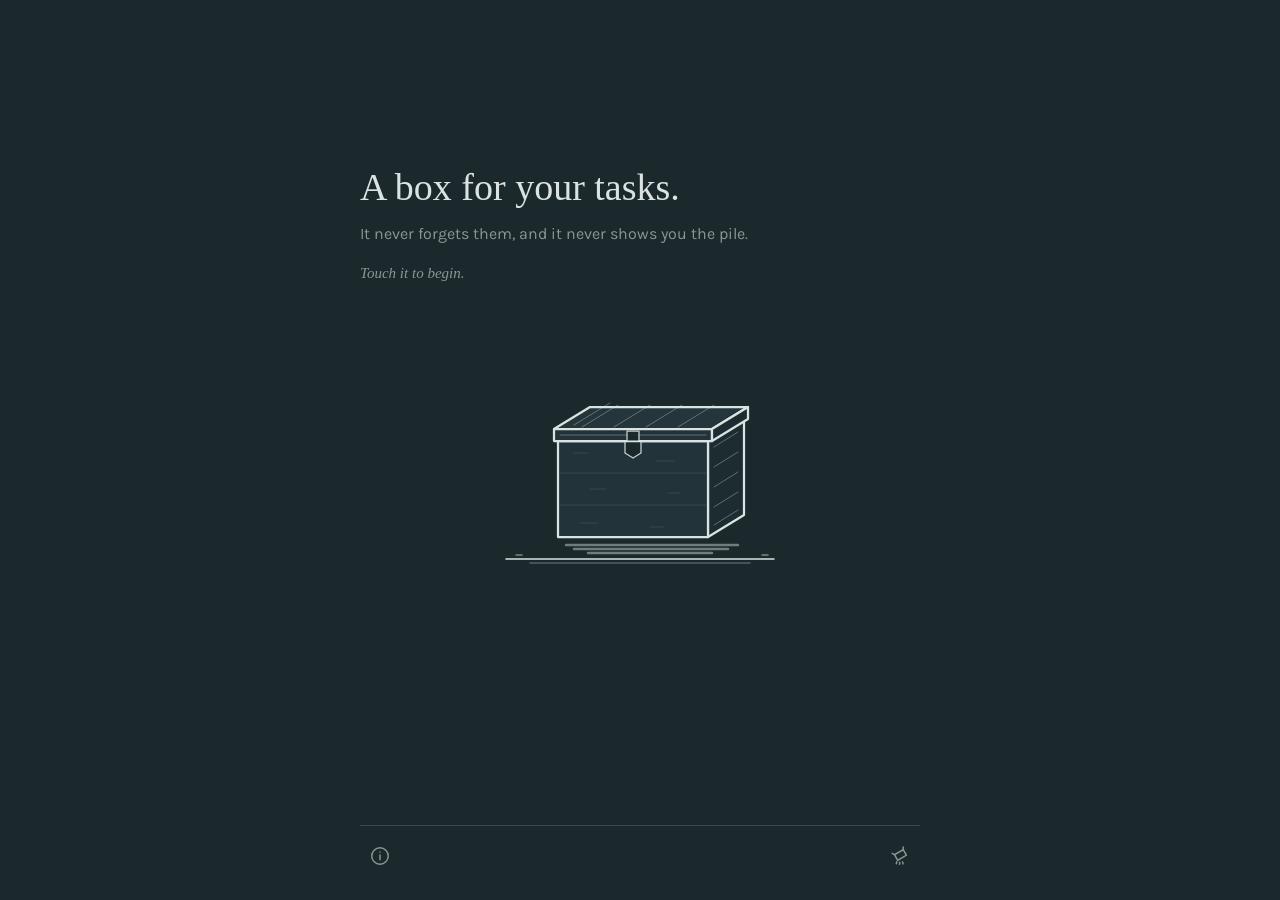
==== commit d97f8df7: "Tuck the footer behind two icons The footer text and the empty action are now two quiet line-drawn i" ====
--- a/index.html
+++ b/index.html
@@ -171,8 +171,6 @@
           </g>
         </svg>
       </button>
-      <!-- layer for the text that drifts into the box -->
-      <div id="driftLayer" aria-hidden="true"></div>
     </div>
 
     <button class="choice" id="choiceOut" hidden>Take something out</button>
@@ -183,15 +181,36 @@
 </main>
 
 <footer>
-  Everything stays in the box, and you decide when to open it. When you are up
-  for it, the box will hand you one thing. The rest it keeps to itself.
-  <button class="plain" id="emptyBox">Empty the box completely</button>
-  <div id="emptyConfirm" hidden>
+  <div class="footer-panel" id="aboutPanel" hidden>
+    <p>Everything stays in the box, and you decide when to open it. When you are
+    up for it, the box will hand you one thing. The rest it keeps to itself.</p>
+  </div>
+  <div class="footer-panel" id="emptyConfirm" hidden>
     <p id="emptyConfirmText">Empty the box completely? Everything in it will be gone for good.</p>
     <div class="confirm-row">
       <button class="ghost" id="emptyYes">Empty it</button>
       <button class="plain" id="emptyNo">Keep everything</button>
     </div>
+  </div>
+  <div class="footer-icons">
+    <button class="icon-btn" id="aboutBtn" aria-label="About the box" aria-expanded="false">
+      <svg viewBox="0 0 24 24" aria-hidden="true" focusable="false">
+        <circle cx="12" cy="12" r="9" />
+        <path d="M12 7.6 L12 7.7" />
+        <path d="M12 10.8 L12 16.2" />
+      </svg>
+    </button>
+    <button class="icon-btn" id="emptyBox" aria-label="Empty the box completely" aria-expanded="false">
+      <svg viewBox="0 0 24 24" aria-hidden="true" focusable="false">
+        <g transform="rotate(-30 12 10)">
+          <path d="M6.5 7.5 L17.5 7.5 L17.5 14.5 L6.5 14.5 Z" />
+          <path d="M6.5 7.5 L5 4.9 M17.5 7.5 L19 4.9" />
+        </g>
+        <path d="M8.6 18.2 L7.9 20.4" />
+        <path d="M11.8 18.8 L11.5 21" />
+        <path d="M14.9 18.6 L15.3 20.6" />
+      </svg>
+    </button>
   </div>
 </footer>
 
--- a/style.css
+++ b/style.css
@@ -378,9 +378,9 @@
   color: #22302C;
 }
 
-.paper.unfold { animation: unfold 560ms var(--ease) both; }
-.paper.foldaway { animation: foldaway 520ms var(--ease) both; }
-.paper.fade { animation: fade-out 360ms ease both; }
+.paper.unfold { animation: unfold 950ms var(--ease) both; }
+.paper.foldaway { animation: foldaway 900ms var(--ease) both; }
+.paper.fade { animation: fade-out 420ms ease both; }
 
 /* out of the box: rises as a folded slip, then opens flat */
 @keyframes unfold {
@@ -442,37 +442,24 @@
 
 /* ------------------------------------------------ the drifting text */
 
-#driftLayer {
-  position: absolute;
-  inset: 0;
+/* the written slip: looks exactly like the text field it lifts off from,
+   then folds in half and drops into the box (motion driven from app.js) */
+.drift {
+  position: fixed;
+  z-index: 60;
+  box-sizing: border-box;
   pointer-events: none;
-  overflow: visible;
-}
-
-/* the written slip: folds in half, then drops into the box */
-.drift {
-  position: absolute;
-  left: 50%;
-  top: -40px;
-  transform: translateX(-50%);
   font-family: var(--display);
   font-size: 19px;
+  line-height: 1.6;
   color: #22302C;
   background: linear-gradient(180deg, #EDE7D8, #E2DBC8);
   border-radius: 2px;
-  padding: 10px 18px;
-  box-shadow: 0 6px 16px rgba(0, 0, 0, 0.4);
+  padding: 16px 18px;
+  box-shadow: 0 5px 16px rgba(0, 0, 0, 0.35);
   white-space: nowrap;
-  max-width: 120vw;
   overflow: hidden;
   text-overflow: ellipsis;
-  animation: fold-in 640ms var(--ease) both;
-}
-
-@keyframes fold-in {
-  0%   { opacity: 1; transform: translateX(-50%); }
-  45%  { opacity: 1; transform: translateX(-50%) perspective(600px) rotateX(72deg) scaleY(0.18); }
-  100% { opacity: 0; transform: translateX(-50%) translateY(155px) perspective(600px) rotateX(72deg) scaleY(0.14) scale(0.5); }
 }
 
 /* --------------------------------------------------------- footer */
@@ -481,17 +468,15 @@
   max-width: 560px;
   width: 100%;
   margin-top: 40px;
-  padding-top: 18px;
+  padding-top: 10px;
   border-top: 1px solid var(--line);
   color: var(--quiet);
   font-size: 13.5px;
   line-height: 1.7;
 }
 
-footer button { vertical-align: baseline; }
-
-#emptyConfirm {
-  margin-top: 14px;
+.footer-panel {
+  margin: 8px 0 12px;
   padding: 14px 16px;
   border: 1px solid var(--line);
   border-left: 3px solid var(--clay);
@@ -499,13 +484,45 @@
   background: var(--surface);
 }
 
-#emptyConfirm p {
-  margin: 0 0 12px;
+.footer-panel p {
+  margin: 0;
   color: var(--mist);
   font-size: 15px;
 }
 
+#emptyConfirm p { margin-bottom: 12px; }
+
 .confirm-row { display: flex; gap: 12px; align-items: center; flex-wrap: wrap; }
+
+.footer-icons {
+  display: flex;
+  justify-content: space-between;
+  align-items: center;
+}
+
+.icon-btn {
+  background: none;
+  border: none;
+  color: var(--quiet);
+  cursor: pointer;
+  padding: 9px;
+  border-radius: 6px;
+}
+
+.icon-btn:hover { color: var(--mist); }
+
+.icon-btn[aria-expanded="true"] { color: var(--clay); }
+
+.icon-btn svg {
+  display: block;
+  width: 22px;
+  height: 22px;
+  fill: none;
+  stroke: currentColor;
+  stroke-width: 1.6;
+  stroke-linecap: round;
+  stroke-linejoin: round;
+}
 
 /* --------------------------------------------------- reduced motion */
 
@@ -514,5 +531,4 @@
   #lid, #boxWrap, #seam, .choice { transition: none; }
   #inPanel, #energyPanel, #calmMsg { animation: none; }
   .paper.unfold, .paper.foldaway, .paper.fade { animation-duration: 1ms; }
-  .drift { animation-duration: 1ms; }
-}
+}
